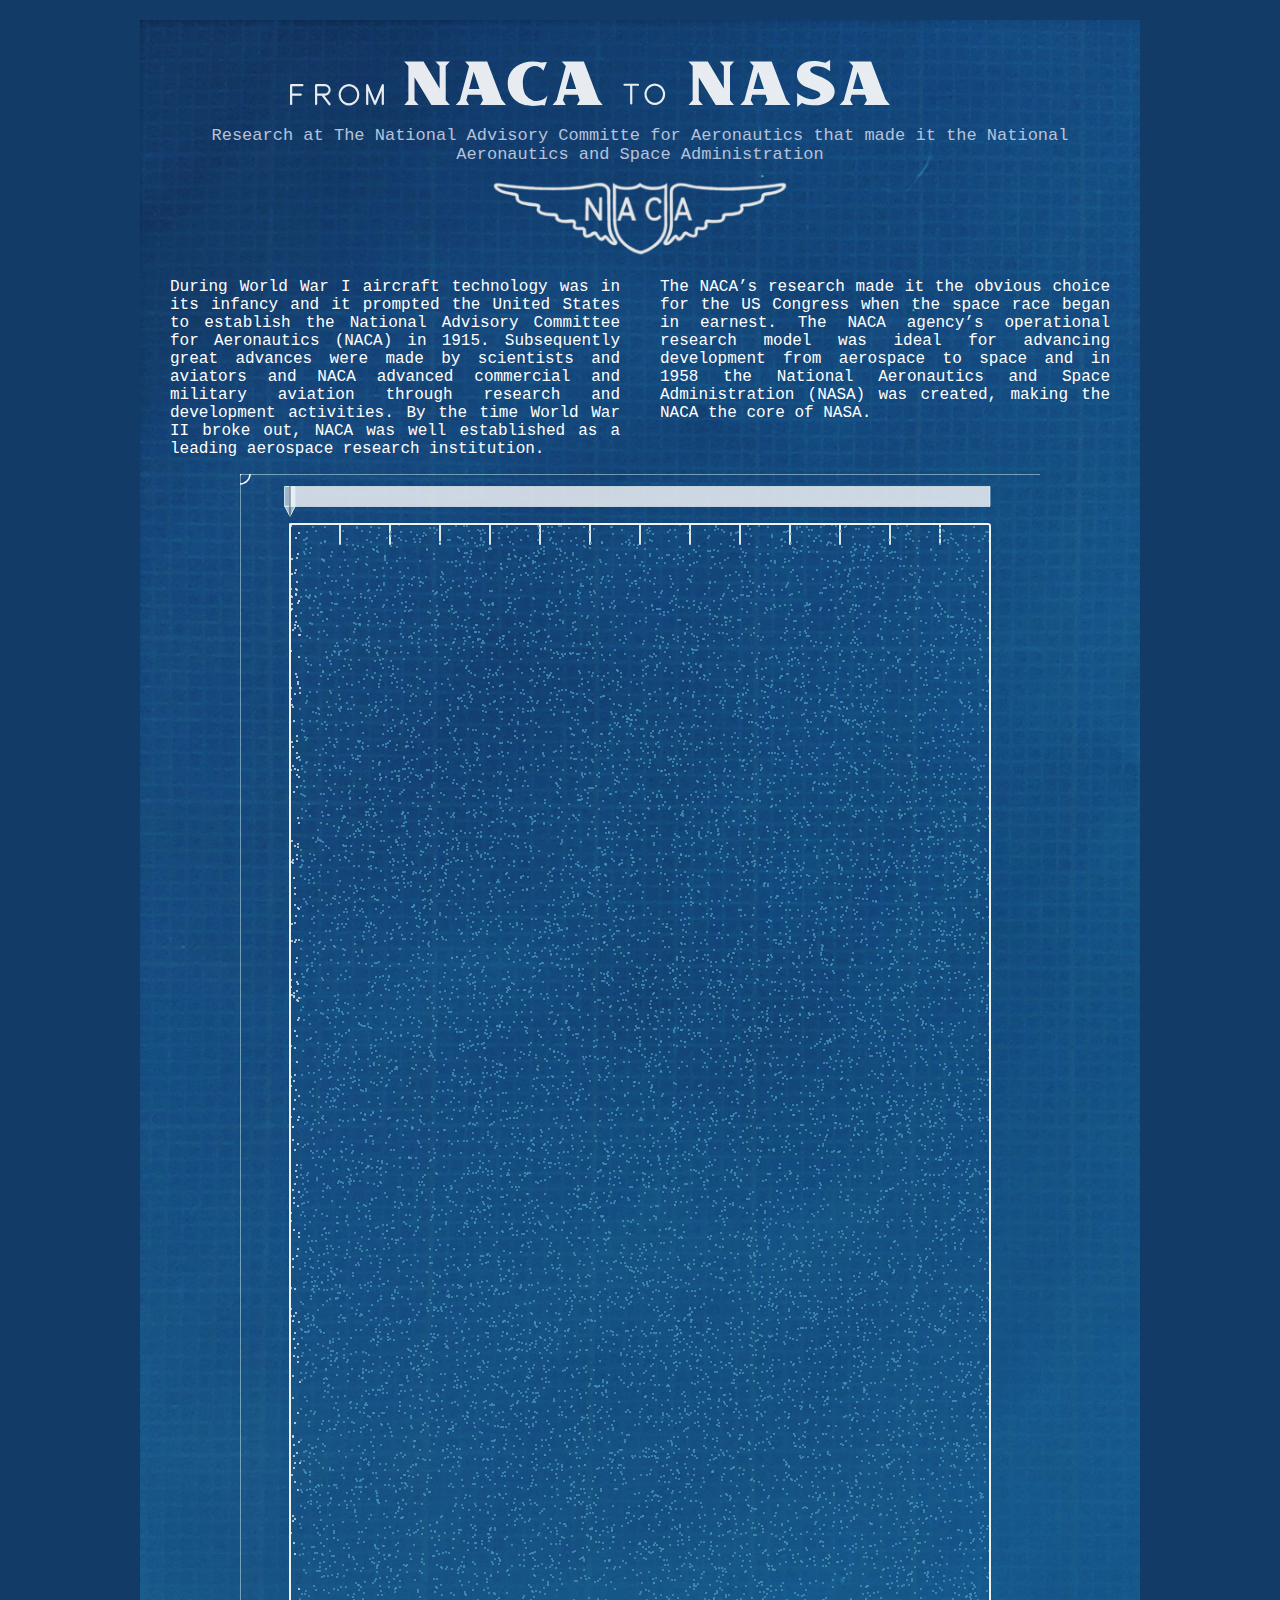
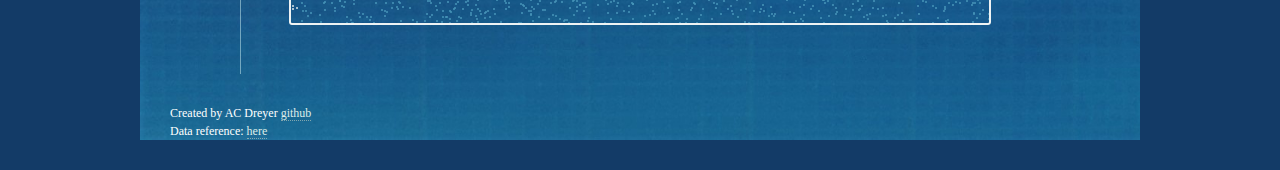
==== index2.html @ c27b384e "first commit" ====
<!DOCTYPE html>
	<head>
	    <meta http-equiv="Content-Type" content="text/html; charset=UTF-8">
	    <meta http-equiv="X-UA-Compatible" content="IE=edge">
	    <!-- <meta name="viewport" content="width=device-width, initial-scale=1"> -->
	    <meta name="viewport" content="user-scalable = yes">

	    <title>From NACA to NASA</title>
	    <meta name="description" content="Parsons MS in Data Visualization">
	    <meta property="og:type" content="website" />
	    <meta property="og:image" content="assets/preview_light.png"/>  
	    <meta name="keywords" content="data, visualization, visualisation, data visualization, dataviz, NACA, NASA">
		
		<!-- Styling -->
		<link href="css/style.css" rel="stylesheet">

		<!-- Google fonts -->
		<link href="https://fonts.googleapis.com/css?family=Courier+Prime&display=swap" rel="stylesheet">
		
		<!-- JavaScript files -->
		<script src="./lib/p5.min.js"></script>
		<script src="./lib/p5.dom.min.js"></script>

		
	</head>
	<body>
		
		
		<div class="over-all">
		<div id="top-intro">
			<!--<div id="title-main">FROM NACA TO NASA</div>-->
			<div id="title-main">
			<img  src="./assets/fromNacaToNasa_1.svg" alt="FROM NACA TO NASA"  id="fromNtoN">
			<!--<img src="./assets/title_1.png" alt="FROM NACA TO NASA">-->
			</div>
			
			<div  id="title-sub">Research at The National Advisory Committe for Aeronautics
              that made it the National Aeronautics and Space Administration </div>
              
            <div id="title-logo">
			<img  src="./assets/320px-NACA-Logo.png" alt="NACA"  id="NACAwings">
			</div>
              
			<div id="intro-text">
				<div id="top-summary-left">
					<p>During World War I aircraft technology was in its infancy and it prompted the 
					United States to establish the National Advisory Committee for Aeronautics (NACA) in 1915. 
					Subsequently great advances were made by scientists and aviators and NACA advanced commercial 
					and military aviation through research and development activities. By the time World War II broke out, 
					NACA was well established as a leading aerospace research institution.</p>
				</div>
			
				<div id="top-summary-right">
					<p>The NACA’s research made it the obvious choice for the US 
					Congress when the space race began in earnest. The NACA 
					agency’s operational research model was ideal for advancing 
					development from aerospace to space and in 1958 the National 
					Aeronautics and Space Administration (NASA) was created, 
					making the NACA the core of NASA.</p>
				</div>
			</div>
			
				
		</div>

		<div id="sketch-holder"></div>

		<div id="credit">Created by AC Dreyer <a href="https://www.github.com/">github</a>
		<br>Data reference: <a href="https://digital.library.unt.edu/explore/collections/NACA/api/">here</a>
		</div>
        <script src="./js/sketch.js"></script>
        
	</div>
	</body>
</html>
---- css/style.css ----
body {

	font-family: 'Muli', sans-serif;
	color: #fff;
	background-color: #133b67;
}

.over-all {
	background-image: url("../assets/graph_paper.jpg");
	max-width: 1000px;
	margin: auto;
	background-color: #133b67;
	background-size: cover;
	background-repeat: no-repeat;
	/*display: block; */
	min-width: 1000px;
	/* text-align: center; */
}

#top-intro {
	width: 100%;
	margin: 0 auto;
	/*padding-left: 70px;*/
	/*display: flex;*/
}

@font-face {
	font-family: Akzidenz-grotesk-light;
	src: url('../fonts/Akzidenz-grotesk-light.ttf');
}

@font-face {
	font-family: Akzidenz-grotesk-roman;
	src: url('../fonts/Akzidenz-grotesk-roman.ttf');
}

#title-main {
	padding-top: 20px;
	font-size: 57px;
	font-family: "Akzidenz-grotesk-roman", sans-serif, 'Cochin', Times, 'Times New Roman', serif;
	margin-bottom: -12px;
	margin-top: 20px;
	/*text-align: center;*/
	justify-content: center;
	display: flex;
	width: 100%;
	font-weight: 300;
	color: #ddd;
	letter-spacing: 1px;
}

#fromNtoN {
	padding-top: 20px;
	padding-bottom: 20px;
	padding-right: 10%;
	width: 60%;
	opacity: 90%;
}

#title-logo {
	text-align: center;
	width: 100%;
}

#NACAwings {
	width: 30%;
	filter: invert(0.9);
}



#intro-title {
	width: 46%;
	display: inline-block;
}

#title-sub {
	font-size: 17px;
	margin-top: 11px;
	font-family: "Courier";
	font-weight: medium;
	color: rgb(182, 194, 218);
	/* word-spacing: 5px; */
	text-align: center;
	text-justify: inter-word;
	padding-left: 15px;
	padding-right: 15px;
	padding-bottom: 15px;
}

#intro-text {
	display: flex;
	text-align: justify;
	font-family: sans-serif;
	font-family: 'Courier', monospace;
}

#top-summary-left {
	width: 45%;
	padding-left: 3%;
	padding-right: 2%;
}

#top-summary-right {
	width: 45%;
	padding-right: 3%;
	padding-left: 2%;
}

#sketch-holder {
	margin: 0;
	display: flex;

	/* This centers our sketch horizontally. */
	justify-content: center;
}





#top-chrome-note {
	font-size: 17px;
	color: #f6f4ef;
	text-align: center;
	margin-top: 20px;
	font-weight: 300;
}

#royal-chart {
	text-align: center;
	position: relative;
}

/*#royal-chart canvas {*/

/*	position: absolute;*/

/*	top: 0;*/

/*	pointer-events: none;*/

/*	z-index: -1;*/

/*}*/

/*#royal-chart svg {*/

/*	z-index: 2;*/

/*}*/

#credit {
	font-family: 'IM Fell DW Pica', serif;
	margin-top: 30px;
	margin-bottom: 30px;
	font-size: 12px;
	margin-left: 30px;
	line-height: 150%;
}

a,
a:link,
a:visited,
a:active {
	color: #ddece9;
	border-bottom: 1px dotted rgba(231, 228, 202, .5);
	text-decoration: none;
}

/* --- Legend --- */

.legend-node-text,
.legend-link-text,
.legend-color-text,
.legend-color-value {
	font-size: 12px;
	fill: #c9c6c0;
	font-family: 'IM Fell DW Pica', serif;
}

.legend-link-text,
.legend-color-text {
	text-anchor: middle;
}

.legend-color-value {
	font-size: 15px;
}

.legend-color-path {
	fill: none;
	stroke-linecap: round;
}

/* --- Titles --- */

.royal-name {
	text-anchor: middle;
	font-size: 16px;
	fill: #c9c6c0;
	font-family: 'IM Fell DW Pica', serif;
}

.interesting-royal-name {
	font-size: 11px;
	pointer-events: none;
	font-family: 'IM Fell DW Pica', serif;
}

.royal-country {
	text-anchor: middle;
	font-size: 11px;
	fill: #7e7b72;
}

.birth-year-label {
	text-anchor: end;
	font-size: 12px;
	fill: #7e7b72;
}
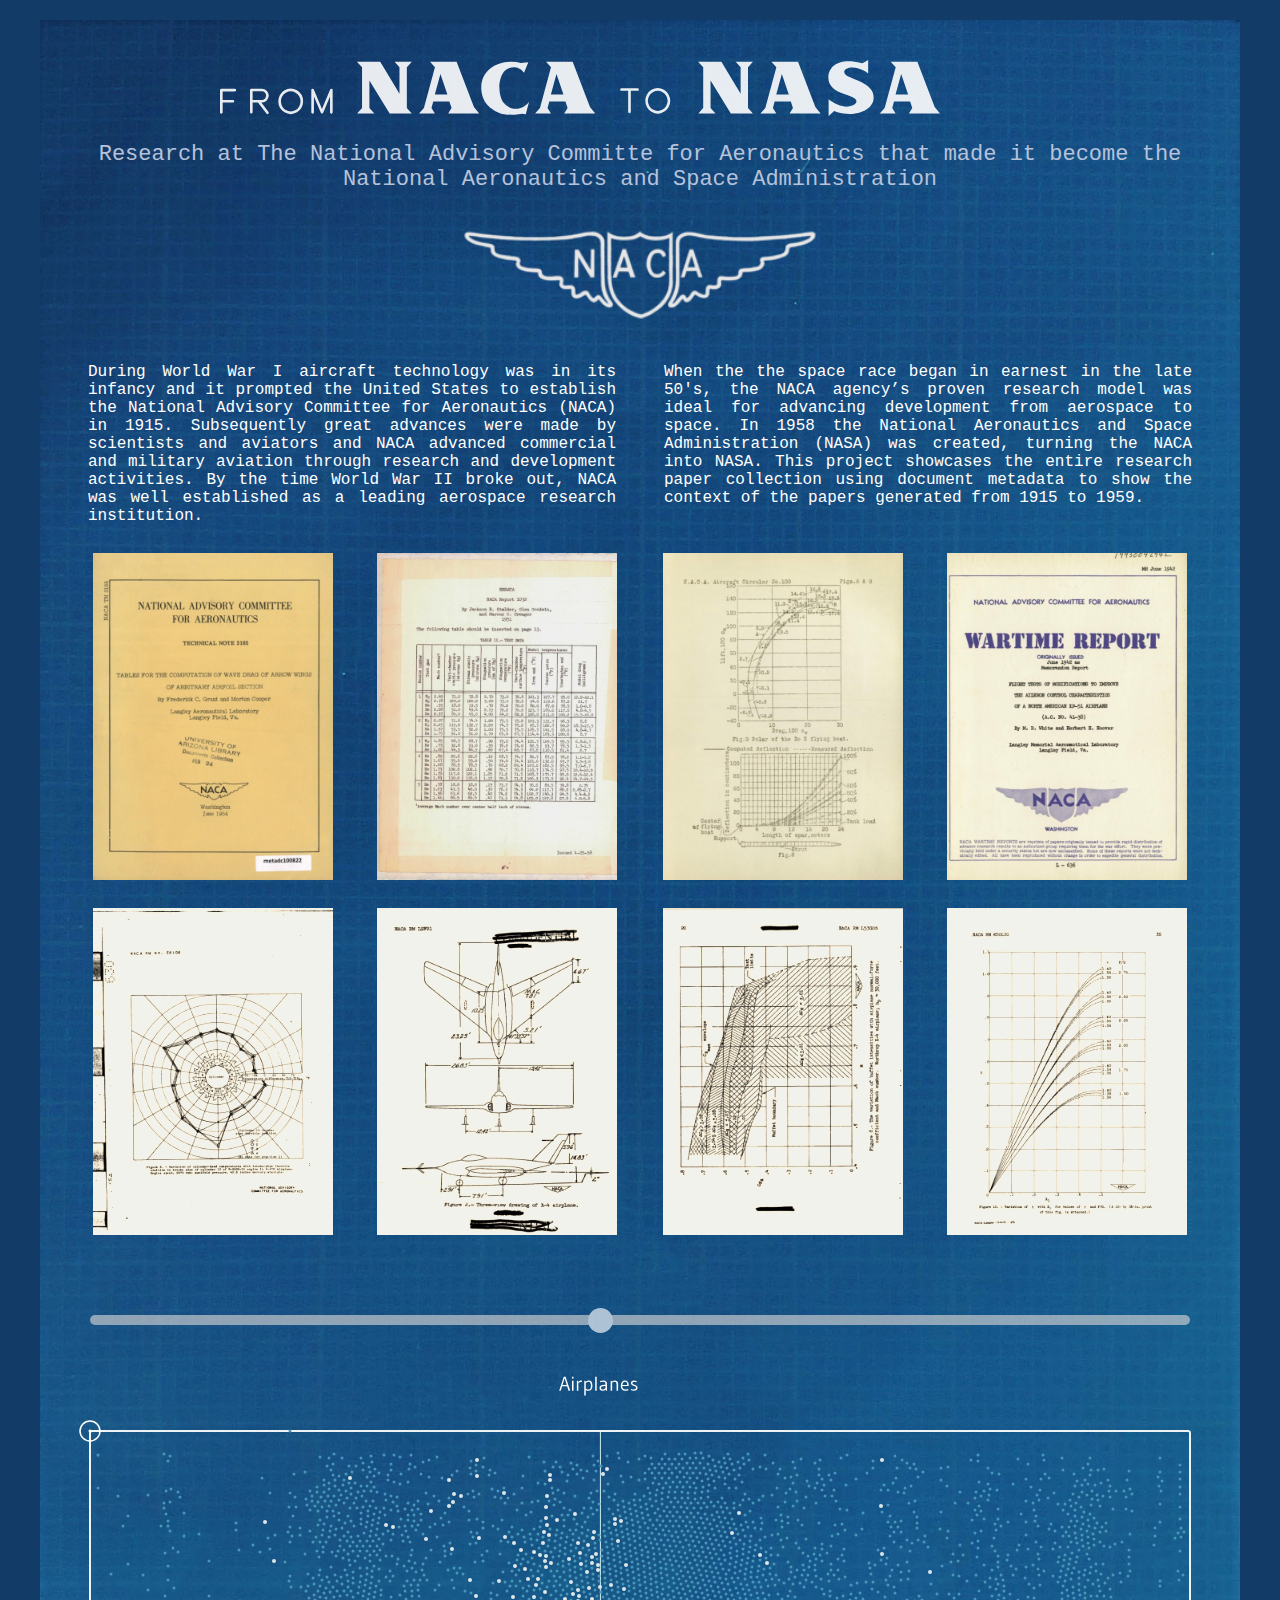
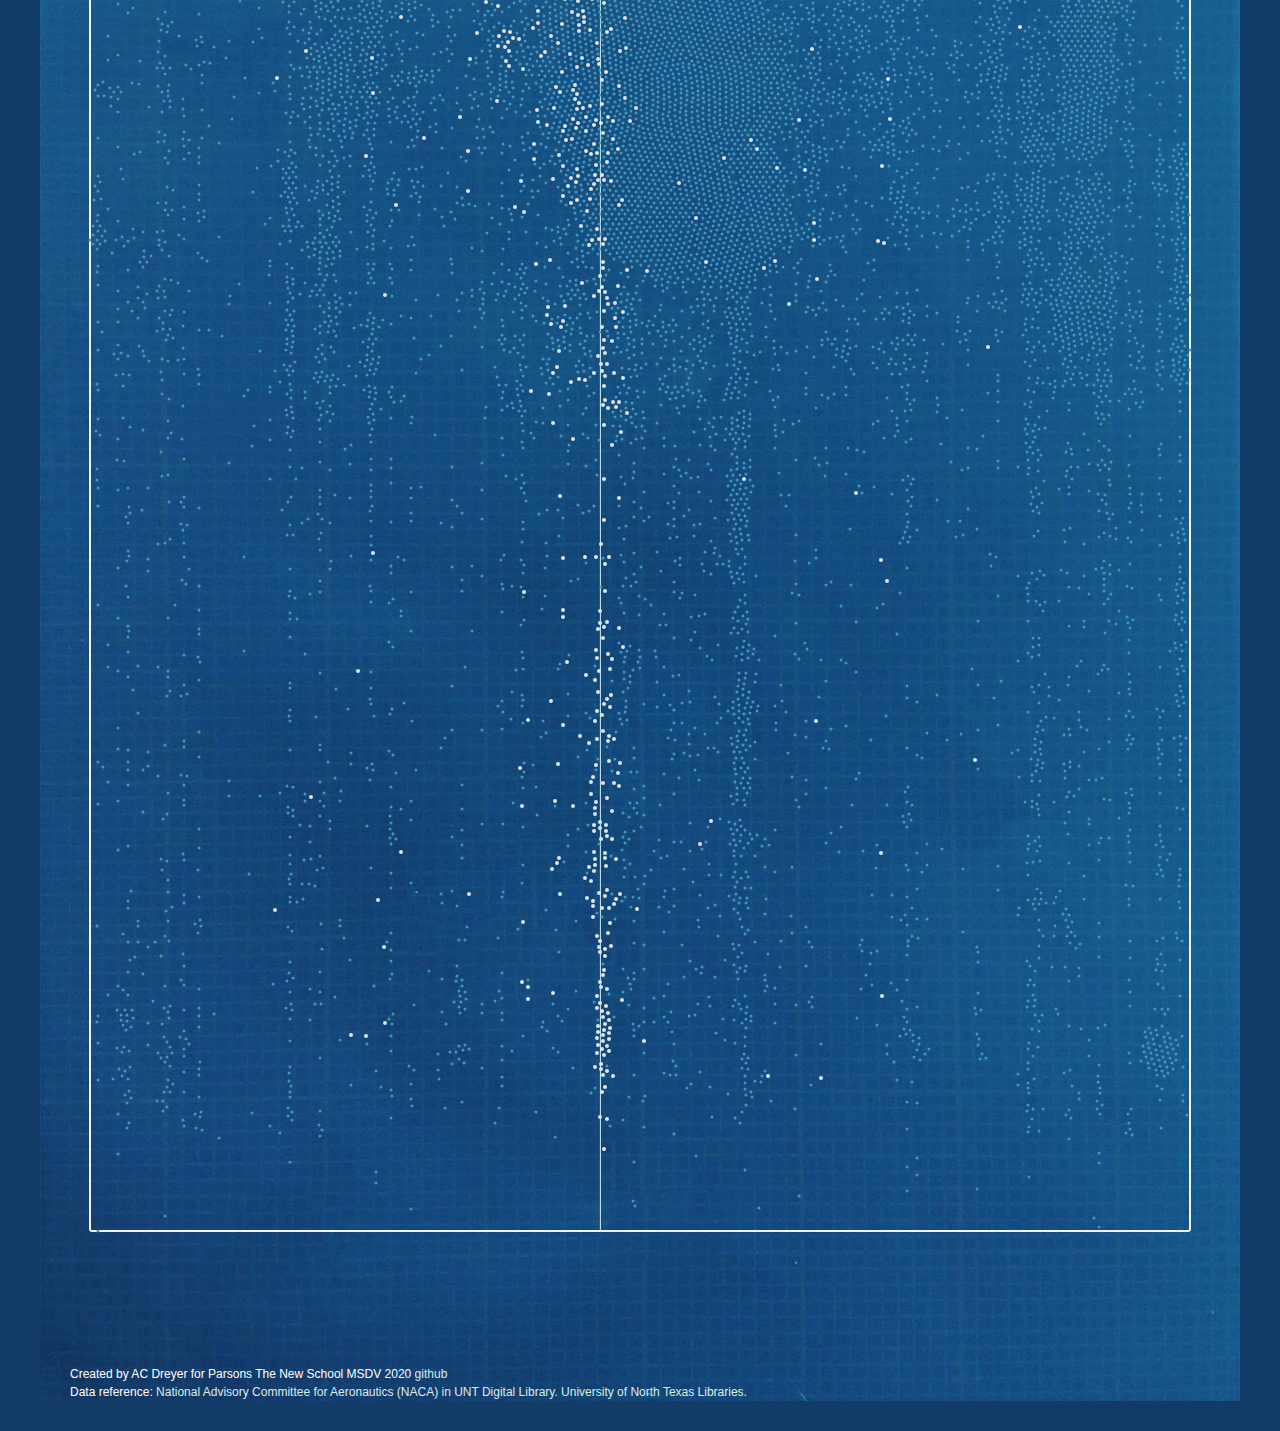
==== commit 98f9a581: "copy" ====
--- a/index2.html
+++ b/index2.html
@@ -23,10 +23,10 @@
 
 		
 	</head>
+
+
 	<body>
-		
-		
-		<div class="over-all">
+	<div class="over-all">
 		<div id="top-intro">
 			<!--<div id="title-main">FROM NACA TO NASA</div>-->
 			<div id="title-main">
@@ -35,7 +35,7 @@
 			</div>
 			
 			<div  id="title-sub">Research at The National Advisory Committe for Aeronautics
-              that made it the National Aeronautics and Space Administration </div>
+              that made it become the National Aeronautics and Space Administration </div>
               
             <div id="title-logo">
 			<img  src="./assets/320px-NACA-Logo.png" alt="NACA"  id="NACAwings">
@@ -48,25 +48,74 @@
 					Subsequently great advances were made by scientists and aviators and NACA advanced commercial 
 					and military aviation through research and development activities. By the time World War II broke out, 
 					NACA was well established as a leading aerospace research institution.</p>
+					
 				</div>
 			
 				<div id="top-summary-right">
-					<p>The NACA’s research made it the obvious choice for the US 
-					Congress when the space race began in earnest. The NACA 
-					agency’s operational research model was ideal for advancing 
-					development from aerospace to space and in 1958 the National 
+					<p>When the the space race began in earnest in the late 50's, 
+					the NACA agency’s proven research model was ideal for advancing 
+					development from aerospace to space. In 1958 the National 
 					Aeronautics and Space Administration (NASA) was created, 
-					making the NACA the core of NASA.</p>
+					turning the NACA into NASA. This project showcases the entire research paper collection
+					using document metadata to show the context of the papers generated from 1915 to 1959.
+					</p>
 				</div>
 			</div>
 			
 				
 		</div>
 
+
+<!-- images -->
+		<div id="imagediv" width="100%">
+			<div id="imagerow1">
+				<div class="images-left">	
+					<a onclick="window.open(this.href,'_blank');return false;" href="https://digital.library.unt.edu/ark:/67531/metadc100822/m1/" >
+						<img src="./assets/metadc100822.png" alt="Example">
+					</a>
+					<a onclick="window.open(this.href,'_blank');return false;" href="https://digital.library.unt.edu/ark:/67531/metadc172515/m1/" >
+						<img src="./assets/metadc172515.png" alt="Example" >
+					</a>
+				</div>
+				<div class="images-right">
+					<a onclick="window.open(this.href,'_blank');return false;" href="https://digital.library.unt.edu/ark:/67531/metadc279522/m1/" >
+						<img src="./assets/metadc279522.png" alt="Example" >
+					</a>
+					<a onclick="window.open(this.href,'_blank');return false;" href="https://digital.library.unt.edu/ark:/67531/metadc279546/m1/" >
+						<img src="./assets/metadc279546.png" alt="Example">
+					</a>
+				</div>
+			</div>
+			<div id="imagerow2">
+				<div class="images-left">	
+					<a onclick="window.open(this.href,'_blank');return false;" href="https://digital.library.unt.edu/ark:/67531/metadc57867/m1/" >
+						<img src="./assets/metadc57867.png" alt="Example">
+					</a>
+					<a onclick="window.open(this.href,'_blank');return false;" href="https://digital.library.unt.edu/ark:/67531/metadc58250/m1/" >
+						<img src="./assets/metadc58250.png" alt="Example" >
+					</a>
+				</div>
+				<div class="images-right">
+					<a onclick="window.open(this.href,'_blank');return false;" href="https://digital.library.unt.edu/ark:/67531/metadc59782/m1/" >
+						<img src="./assets/metadc59782.png" alt="Example" >
+					</a>
+					<a onclick="window.open(this.href,'_blank');return false;" href="https://digital.library.unt.edu/ark:/67531/metadc100824/m1/" >
+						<img src="./assets/metadc100824.png" alt="Example">
+					</a>
+				</div>
+			</div>
+		</div>
+
+<!-- dropdown menus and slider filters -->
+		<div id="dropdowncontainer"></div>
+		<div id="slidercontainer"></div>
+
+<!-- p5 sketch; main visualization -->
 		<div id="sketch-holder"></div>
 
-		<div id="credit">Created by AC Dreyer <a href="https://www.github.com/">github</a>
-		<br>Data reference: <a href="https://digital.library.unt.edu/explore/collections/NACA/api/">here</a>
+<!-- credits/attributions  -->
+		<div id="credit">Created by AC Dreyer for Parsons The New School MSDV 2020 <a href="https://www.github.com/">github</a>
+		<br>Data reference: <a href="https://digital.library.unt.edu/explore/collections/NACA/api/">National Advisory Committee for Aeronautics (NACA) in UNT Digital Library. University of North Texas Libraries.</a>
 		</div>
         <script src="./js/sketch.js"></script>
         
--- a/css/style.css
+++ b/css/style.css
@@ -6,22 +6,18 @@
 }
 
 .over-all {
-	background-image: url("../assets/graph_paper.jpg");
-	max-width: 1000px;
+	background-image: url("../assets/graph_paper_long.jpg");
+	max-width: 1200px;
 	margin: auto;
 	background-color: #133b67;
 	background-size: cover;
-	background-repeat: no-repeat;
-	/*display: block; */
-	min-width: 1000px;
-	/* text-align: center; */
+	background-repeat: repeat;
+	min-width: 1200px;
 }
 
 #top-intro {
 	width: 100%;
 	margin: 0 auto;
-	/*padding-left: 70px;*/
-	/*display: flex;*/
 }
 
 @font-face {
@@ -40,7 +36,6 @@
 	font-family: "Akzidenz-grotesk-roman", sans-serif, 'Cochin', Times, 'Times New Roman', serif;
 	margin-bottom: -12px;
 	margin-top: 20px;
-	/*text-align: center;*/
 	justify-content: center;
 	display: flex;
 	width: 100%;
@@ -59,6 +54,8 @@
 
 #title-logo {
 	text-align: center;
+	margin-top: 20px;
+	margin-bottom: 20px;
 	width: 100%;
 }
 
@@ -73,10 +70,9 @@
 	width: 46%;
 	display: inline-block;
 }
-
 #title-sub {
-	font-size: 17px;
-	margin-top: 11px;
+	font-size: 22px;
+	margin-top: 18px;
 	font-family: "Courier";
 	font-weight: medium;
 	color: rgb(182, 194, 218);
@@ -87,33 +83,142 @@
 	padding-right: 15px;
 	padding-bottom: 15px;
 }
-
 #intro-text {
+	
 	display: flex;
 	text-align: justify;
 	font-family: sans-serif;
 	font-family: 'Courier', monospace;
 }
-
 #top-summary-left {
-	width: 45%;
-	padding-left: 3%;
+	width: 44%;
+	padding-left: 4%;
 	padding-right: 2%;
 }
-
 #top-summary-right {
-	width: 45%;
-	padding-right: 3%;
+	width: 44%;
+	padding-right: 4%;
 	padding-left: 2%;
 }
 
+
+
+
+/* --------------------- Images ---------------------*/
+.images-left {
+	width: 50%;
+	padding-left: 1.5%;
+	padding-right: 0;
+	margin: 0;
+	border: 0;
+}
+.images-right {
+	width: 50%;
+	padding-right: 1.5%;
+	padding-left: 0;
+	margin: 0;
+	border: 0;
+}
+#imagerow1 {
+	display: flex;
+	margin: 0;
+	margin-top: 4px;
+	padding: 1%;
+	border: 0;
+	margin: 0;
+	text-align: center;
+	/* height: 280px; */
+	overflow: hidden;
+}
+#imagerow2 {
+	display: flex;
+	margin: 0;
+	margin-top: 4px;
+	padding: 1%;
+	border: 0;
+	margin: 0;
+	text-align: center;
+	/* height: 280px; */
+	overflow: hidden;
+}
+#imagerow1 img {
+	border: 0;
+	margin: 0;
+	padding-left: 3.5%;
+	padding-right: 3.5%;
+	/* margin-top: 3px; */
+	width: 42%;
+}
+#imagerow2 img {
+	border: 0;
+	margin: 0;
+	padding-left: 0;
+	padding-left: 3.5%;
+	padding-right: 3.5%;
+	/* margin-top: 3px; */
+	width: 42%;
+	-webkit-filter: sepia(0.4);
+	filter: sepia(0.4) brightness(0.95) ;
+  }
+
+
+
+
+
+
+/* --------------------- Slider ---------------------*/
+#slidercontainer {
+	width:100%;
+	height: 20px;
+	margin-top: 50px;
+	padding-top:10px;
+	/* vertical-align: middle; */
+	text-align: center;
+	display:box;
+	box-pack:center;
+	box-align:center;
+}
+.slider {
+	display:box;
+	box-pack:center;
+	box-align:center;
+	/* vertical-align: middle; */
+	-webkit-appearance: none;
+	width: 100%;
+	height: 10px;
+	border-radius: 5px;
+	background: #d3d3d3;
+	outline: none;
+	opacity: 0.65;
+  }
+  .slider:hover {
+	opacity: 1;
+  }
+  .slider::-webkit-slider-thumb {
+	-webkit-appearance: none;
+	appearance: none;
+	width: 25px;
+	height: 25px;
+	border-radius: 50%;
+	/* background: rgba(221, 230, 232,200); */
+	background: rgba(255, 255, 255,220);
+	cursor: pointer;
+  }
+  .slider::-moz-range-thumb {
+	width: 25px;
+	height: 25px;
+	border-radius: 50%;
+	background: rgba(255, 255, 255,220);
+	cursor: pointer;
+  }
+
 #sketch-holder {
-	margin: 0;
-	display: flex;
-
-	/* This centers our sketch horizontally. */
-	justify-content: center;
-}
+	/* margin: 0; */
+	/* display: flex; */
+	text-align: center;
+	/* justify-content: center; */
+	/* width: 100%; */
+} 
 
 
 
@@ -127,31 +232,10 @@
 	font-weight: 300;
 }
 
-#royal-chart {
-	text-align: center;
-	position: relative;
-}
-
-/*#royal-chart canvas {*/
-
-/*	position: absolute;*/
-
-/*	top: 0;*/
-
-/*	pointer-events: none;*/
-
-/*	z-index: -1;*/
-
-/*}*/
-
-/*#royal-chart svg {*/
-
-/*	z-index: 2;*/
-
-/*}*/
+
 
 #credit {
-	font-family: 'IM Fell DW Pica', serif;
+	font-family: 'Akzidenz-grotesk-roman;', sans-serif;
 	margin-top: 30px;
 	margin-bottom: 30px;
 	font-size: 12px;
@@ -167,55 +251,13 @@
 	border-bottom: 1px dotted rgba(231, 228, 202, .5);
 	text-decoration: none;
 }
-
-/* --- Legend --- */
-
-.legend-node-text,
-.legend-link-text,
-.legend-color-text,
-.legend-color-value {
-	font-size: 12px;
-	fill: #c9c6c0;
-	font-family: 'IM Fell DW Pica', serif;
-}
-
-.legend-link-text,
-.legend-color-text {
-	text-anchor: middle;
-}
-
-.legend-color-value {
-	font-size: 15px;
-}
-
-.legend-color-path {
-	fill: none;
-	stroke-linecap: round;
-}
-
-/* --- Titles --- */
-
-.royal-name {
-	text-anchor: middle;
-	font-size: 16px;
-	fill: #c9c6c0;
-	font-family: 'IM Fell DW Pica', serif;
-}
-
-.interesting-royal-name {
-	font-size: 11px;
-	pointer-events: none;
-	font-family: 'IM Fell DW Pica', serif;
-}
-
-.royal-country {
-	text-anchor: middle;
-	font-size: 11px;
-	fill: #7e7b72;
-}
-
-.birth-year-label {
-	text-anchor: end;
-	font-size: 12px;
-	fill: #7e7b72;
-}
+.images-left a,
+a:link,
+a:visited,
+a:active {
+	border-bottom: none;
+	text-decoration: none;
+}
+
+
+
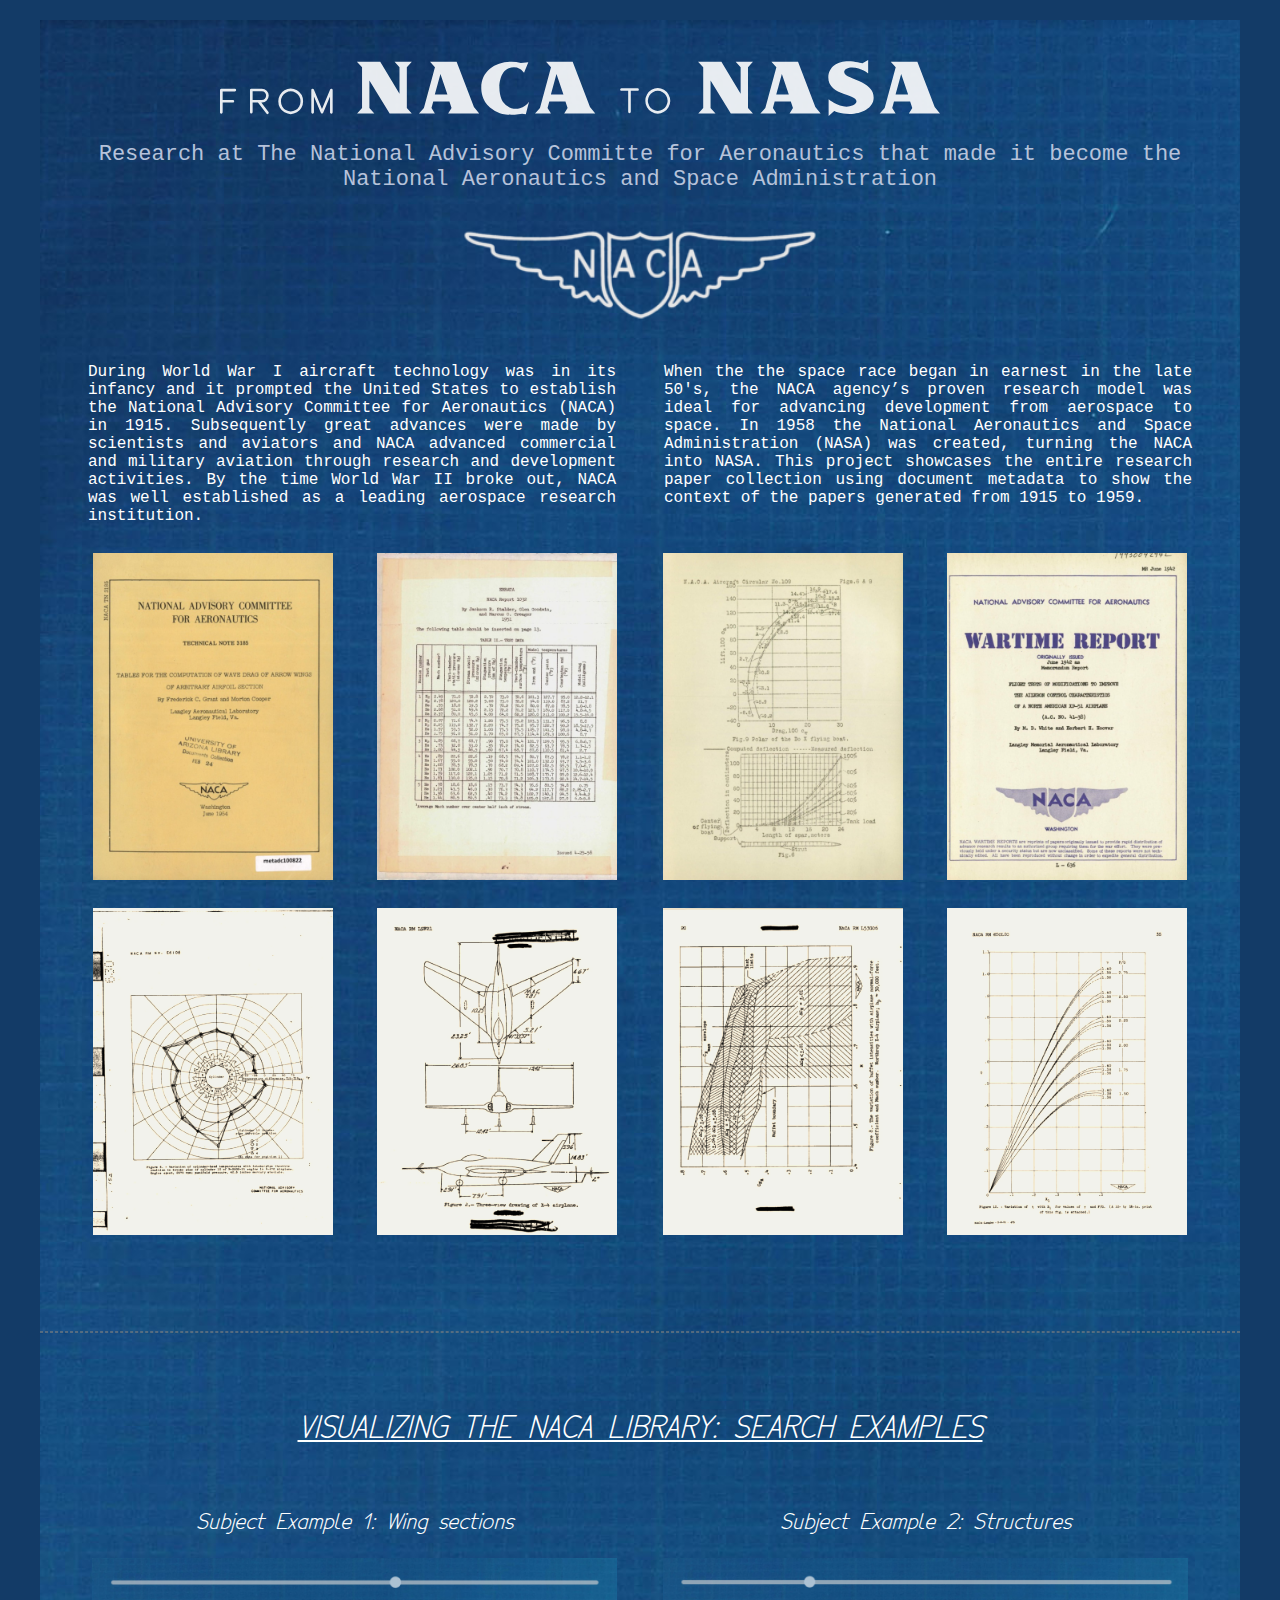
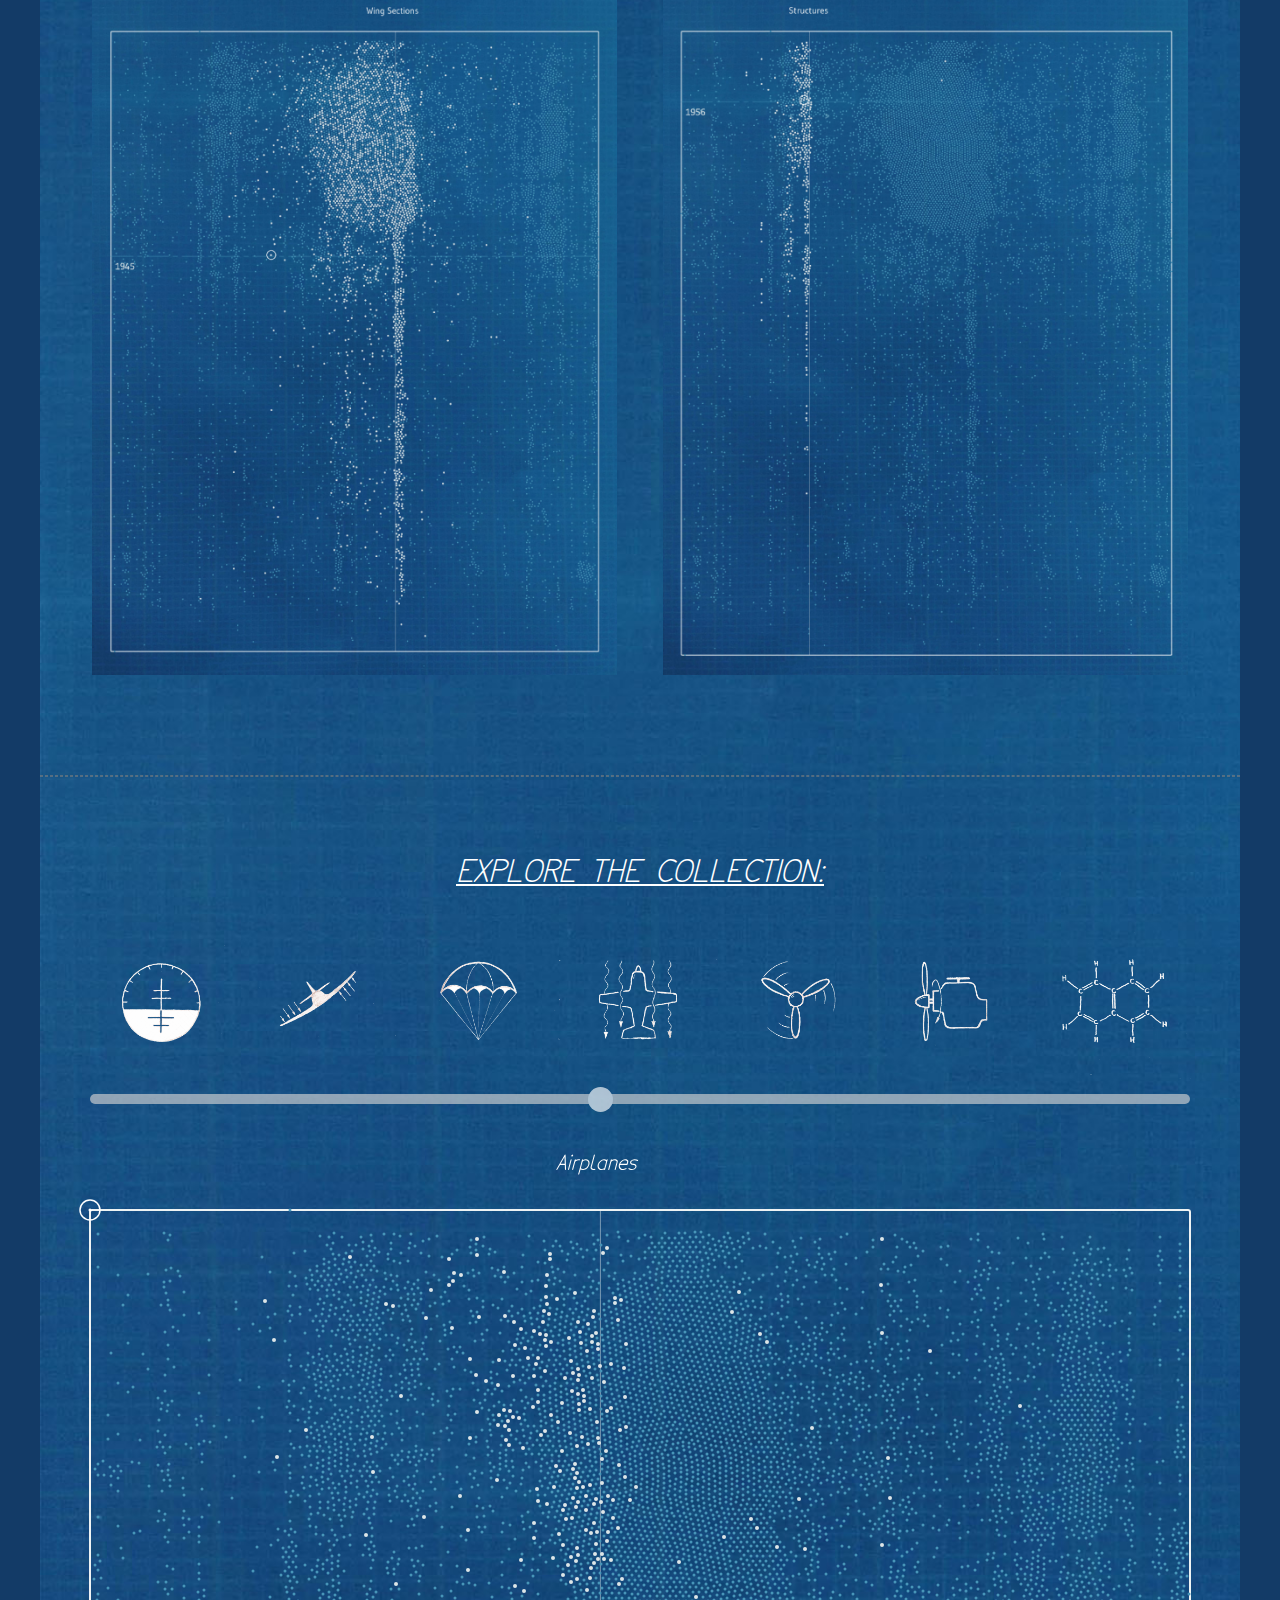
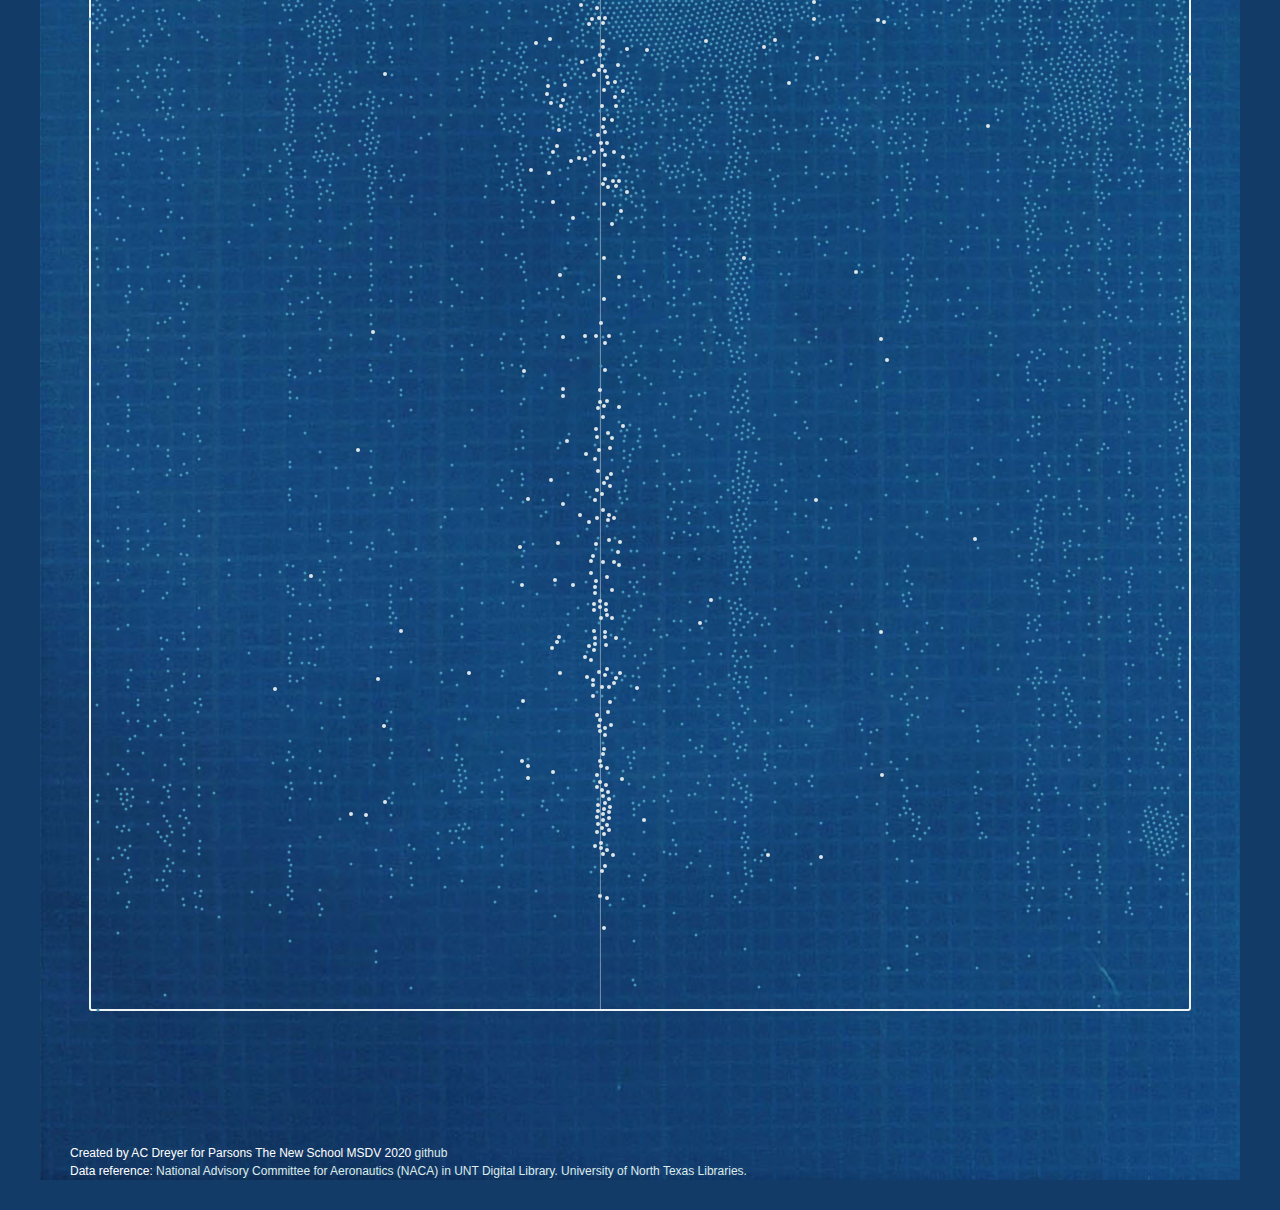
==== commit c9afd145: "cleanup" ====
--- a/index2.html
+++ b/index2.html
@@ -66,6 +66,9 @@
 		</div>
 
 
+
+
+
 <!-- images -->
 		<div id="imagediv" width="100%">
 			<div id="imagerow1">
@@ -104,9 +107,43 @@
 					</a>
 				</div>
 			</div>
+
+			<!-- dropdown menus and slider filters -->
+<div class="viz-title" width="100%">
+	<hr>
+	<p><u>VISUALIZING THE NACA LIBRARY: SEARCH EXAMPLES</u></p>
+</div>
+
+		<!-- </div> -->
+			<div id="imagerow3">
+				<div class="images-left3">	
+					<p>Subject Example 1: Wing sections</p>
+					<img src="./assets/example_1.png" alt="Example">
+				</div>
+				<div class="images-right3">
+					<p>Subject Example 2: Structures</p>
+					<img src="./assets/example_2.png" alt="Example" >
+				</div>
+			</div>
 		</div>
+		
+		<div class="viz-title" width="100%">
+			<hr>
+			<p><u> EXPLORE THE COLLECTION:</u></p>
+		</div>
+		<div class="imagerow4">
+			<img src="./assets/icon_1.png" alt="Example" >
+			<img src="./assets/icon_6.png" alt="Example" >
+			<img src="./assets/icon_5.png" alt="Example" >
+			<img src="./assets/icon_2.png" alt="Example" >
+			<img src="./assets/icon_3.png" alt="Example" >
+			<img src="./assets/icon_7.png" alt="Example" >
+			<img src="./assets/icon_8.png" alt="Example" >
+			<!-- <img src="./assets/icon_4.png" alt="Example" > -->
+		</div>
+		
 
-<!-- dropdown menus and slider filters -->
+
 		<div id="dropdowncontainer"></div>
 		<div id="slidercontainer"></div>
 
--- a/css/style.css
+++ b/css/style.css
@@ -24,10 +24,29 @@
 	font-family: Akzidenz-grotesk-light;
 	src: url('../fonts/Akzidenz-grotesk-light.ttf');
 }
-
 @font-face {
 	font-family: Akzidenz-grotesk-roman;
 	src: url('../fonts/Akzidenz-grotesk-roman.ttf');
+}
+@font-face {
+	font-family: Gudea-Regular;
+	src: url('../fonts/Gudea-Regular.ttf');
+}
+@font-face {
+	font-family: tecnico-bold;
+	src: url('../fonts/tecnico-bold.ttf');
+}
+@font-face {
+	font-family: tecnico-regular;
+	src: url('../fonts/tecnico-regular.ttf');
+}
+@font-face {
+	font-family: tecnico-bolditalic;
+	src: url('../fonts/tecnico-bolditalic.ttf');
+}
+@font-face {
+	font-family: tecnico-regularitalic;
+	src: url('../fonts/tecnico-regularitalic.ttf');
 }
 
 #title-main {
@@ -87,8 +106,9 @@
 	
 	display: flex;
 	text-align: justify;
-	font-family: sans-serif;
+	text-justify: inter-character;
 	font-family: 'Courier', monospace;
+	/* font-size: 1em; */
 }
 #top-summary-left {
 	width: 44%;
@@ -159,19 +179,97 @@
 	width: 42%;
 	-webkit-filter: sepia(0.4);
 	filter: sepia(0.4) brightness(0.95) ;
-  }
-
-
-
-
-
-
-/* --------------------- Slider ---------------------*/
+}
+
+
+#imagerow3 {
+	display: flex;
+	margin: 0;
+	margin-top: 4px;
+	padding: 1%;
+	border: 0;
+	margin: 0;
+	text-align: center;
+	/* height: 280px; */
+	overflow: hidden;
+}
+
+.images-left3 {
+	width: 50%;
+	padding-left: 1.5%;
+	padding-right: 0;
+	margin: 0;
+	border: 0;
+}
+.images-right3 {
+	width: 50%;
+	padding-right: 1.5%;
+	padding-left: 0;
+	margin: 0;
+	border: 0;
+}
+#imagerow3 img {
+	border: 0;
+	margin: 0;
+	padding-left: 3.5%;
+	padding-right: 3.5%;
+	/* margin-top: 3px; */
+	width: 92%;
+}
+#imagerow3 {
+	font-family: "tecnico-regularitalic";
+	font-size: 1.3em;
+}
+.imagerow4 {
+	display: flex;
+	margin: 0;
+	padding: 0;
+	padding-left: 3.5%;
+	/* padding-right: 3.5%; */
+	border: 0;
+	margin: 0;
+	text-align: center;
+	/* height: 280px; */
+	/* overflow: hidden; */
+}
+.imagerow4 img {
+	/* mix-blend-mode: difference; */
+	/* filter: invert(1) brightness(300%);; */
+	border: 0;
+	margin: 0;
+	/* padding-left: 1%; */
+	/* padding-right: 1%; */
+	/* margin-top: 3px; */
+	width: 13.7%;
+}
+
+
+/* --------------------- Titles ---------------------*/
+.viz-title p {
+	font-size: 1.8em;
+	margin-top: 50px;
+	font-family: "tecnico-regularitalic", Arial, Helvetica, sans-serif;
+	/* font-weight: medium; */
+	/* color: rgb(182, 194, 218); */
+	/* word-spacing: 5px; */
+	text-align: center;
+	text-justify: inter-word;
+}
+.viz-title hr {
+	border: 1px dashed;
+	opacity: 0.6;
+	margin-top: 80px;
+	margin-bottom: 80px;
+}
+
+
+
+/* --------------------- Main Slider ---------------------*/
 #slidercontainer {
 	width:100%;
 	height: 20px;
-	margin-top: 50px;
-	padding-top:10px;
+	margin-top: 10px;
+	/* padding-top:10px; */
 	/* vertical-align: middle; */
 	text-align: center;
 	display:box;
@@ -224,6 +322,7 @@
 
 
 
+/* --------------------- Notes ---------------------*/
 #top-chrome-note {
 	font-size: 17px;
 	color: #f6f4ef;
@@ -231,8 +330,6 @@
 	margin-top: 20px;
 	font-weight: 300;
 }
-
-
 
 #credit {
 	font-family: 'Akzidenz-grotesk-roman;', sans-serif;
